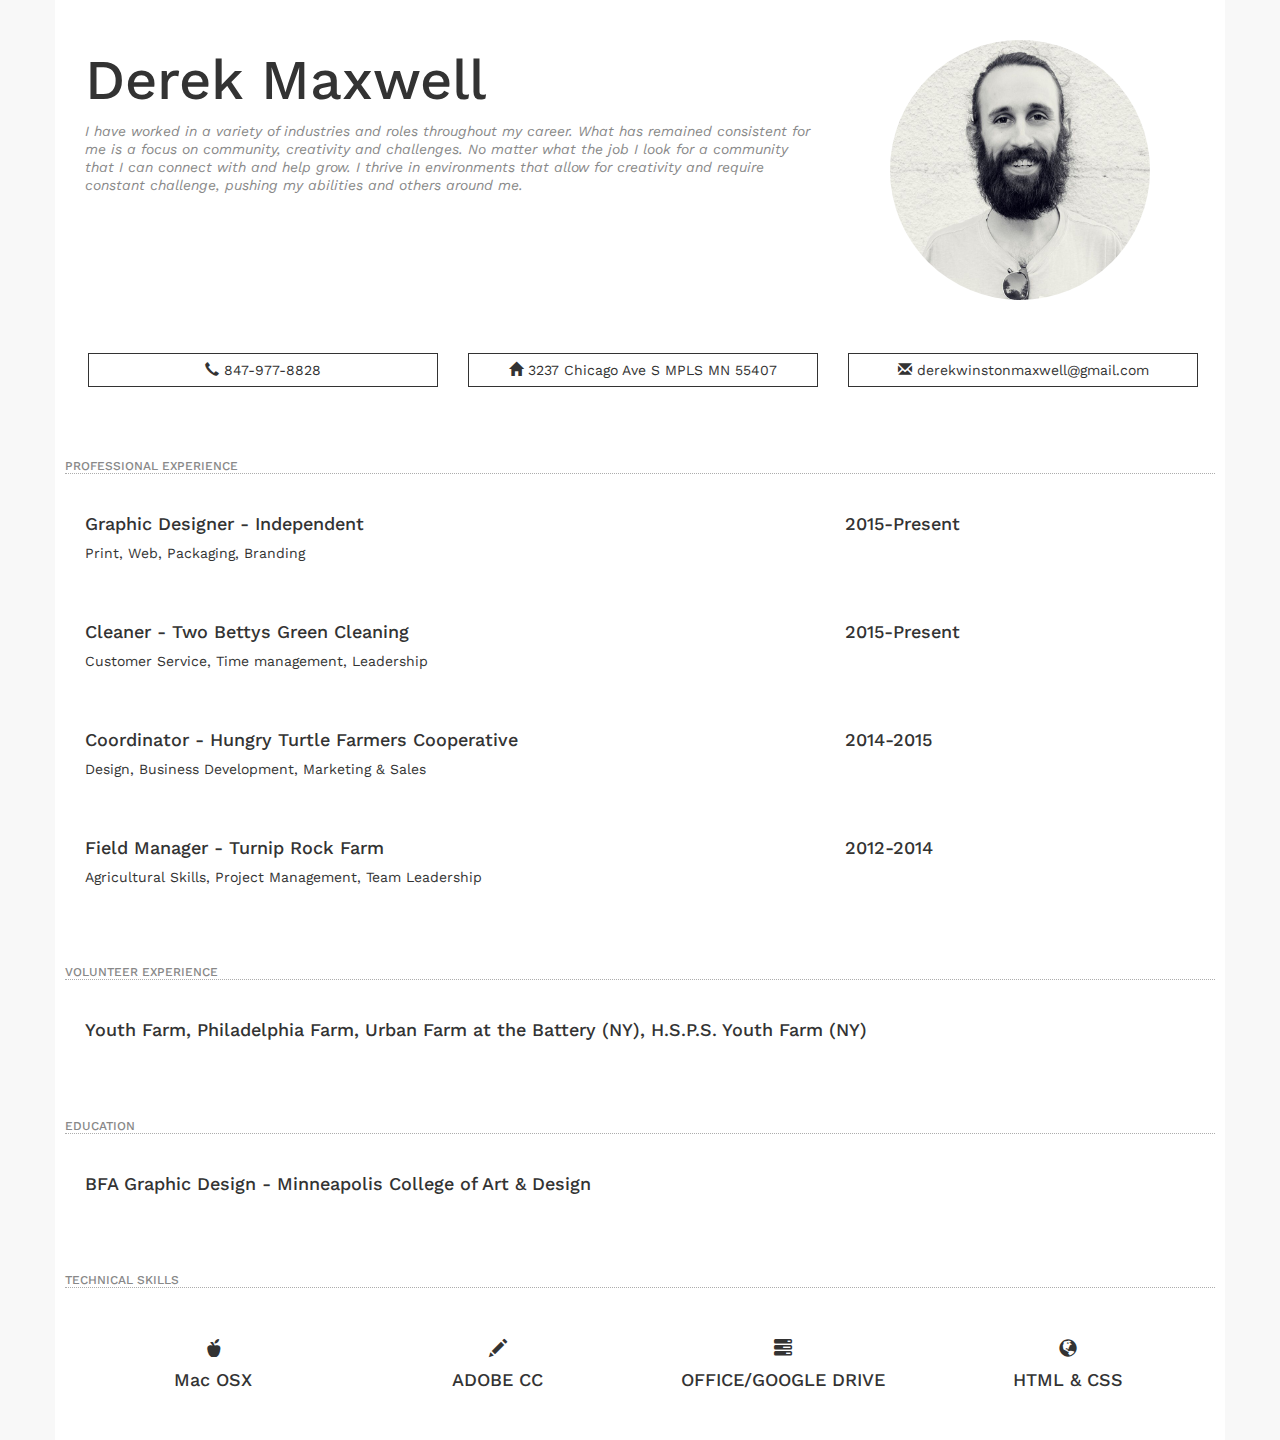
==== Index.html @ e4f92598 "Rename Index_Bootstrap.html to Index.html" ====
<!DOCTYPE html>
<html lang="en">

<head>
  <title>Bootstrap Example</title>
  <meta charset="utf-8">
  <meta name="viewport" content="width=device-width, initial-scale=1">
  <link rel="stylesheet" href="http://maxcdn.bootstrapcdn.com/bootstrap/3.3.6/css/bootstrap.min.css">
  <script src="https://ajax.googleapis.com/ajax/libs/jquery/1.12.0/jquery.min.js"></script>
  <script src="http://maxcdn.bootstrapcdn.com/bootstrap/3.3.6/js/bootstrap.min.js"></script>
  <link href='https://fonts.googleapis.com/css?family=Work+Sans:400,300|Material+Icons' rel='stylesheet' type='text/css'>
  <link rel="stylesheet" type="text/css" href="style_bootstrap.css">
</head>

<body>

<div class="container">
	<div class="row">
	  	<div class="col-sm-8">
	  		<h1>Derek Maxwell</h1>
	  		<em>I have worked in a variety of industries and roles throughout my career. What has remained consistent for me is a focus on community, creativity and challenges. No matter what the job I look for a community that I can connect with and help grow. I thrive in environments that allow for creativity and require constant challenge, pushing my abilities and others around me.</em></div>
	  	<div class="col-sm-4">
	  		<div class="portrait">
	  			<img class="img-circle" src="http://derekwinstonmaxwell.github.io/derek.jpeg" width="100%" height="auto" alt=":)">
	  		</div>
	  	</div>
	</div>

	<div class="row">
	  	<div class="col-sm-4">
	  		<a class="btn btn-block btn-md" href="tel:847-977-8828">
	  			<span class="glyphicon glyphicon-earphone"></span> 847-977-8828
	  		</a>
	  	</div>

	  	<div class="col-sm-4">
	  		<a class="btn btn-block btn-md" href="https://www.google.com/maps/place/3237+Chicago+Avenue+South,+Minneapolis,+MN+55404,+USA/@44.9627168,-93.2647489,17z/data=!3m1!4b1!4m5!3m4!1s0x0:0x0!8m2!3d44.9627168!4d-93.2625549">
      			<span class="glyphicon glyphicon-home" target="_blank"></span> 3237 Chicago Ave S MPLS MN 55407
      		</a>
      	</div>
	  	
	  	<div class="col-sm-4">
	  		<a class="btn btn-block btn-md" href="mailto:derekwinstonmaxwell@gmail.com">
      			<span class="glyphicon glyphicon-envelope"></span> derekwinstonmaxwell@gmail.com
    		</a>
    	</div>
	</div>	

	<h6>PROFESSIONAL EXPERIENCE</h6>
	<div class="row">
	  	<div class="col-sm-8">
	  		<h4>Graphic Designer - Independent</h4>	
			<p>Print, Web, Packaging, Branding</p>
		</div>
	  	<div class="col-sm-4"><h4>2015-Present</h4></div>
	</div>
	
	<div class="row">
	  	<div class="col-sm-8">
	  		<h4>Cleaner - Two Bettys Green Cleaning</h4>	
			<p>Customer Service, Time management, Leadership</p>
	  	</div>
	  	<div class="col-sm-4"><h4>2015-Present</h4></div>
	</div>

	<div class="row">
	  	<div class="col-sm-8">
	  		<h4>Coordinator - Hungry Turtle Farmers Cooperative</h4>	
			<p>Design, Business Development, Marketing & Sales</p>
	  	</div>
	  	<div class="col-sm-4"><h4>2014-2015</h4></div>
	</div>

	<div class="row">
	  	<div class="col-sm-8">
			<h4>Field Manager - Turnip Rock Farm</h4>	
			<p>Agricultural Skills, Project Management, Team Leadership</p>	  	
		</div>
	  	<div class="col-sm-4"><h4>2012-2014</h4></div>
	</div>	

	<h6>VOLUNTEER EXPERIENCE</h6>
	<div class="row">
		<div class="col-sm-12"><h4>Youth Farm, Philadelphia Farm, Urban Farm at the Battery (NY), H.S.P.S. Youth Farm (NY)</h4></div>
	</div>

	<h6>EDUCATION</h6>
	<div class="row">
		<div class="col-sm-12"><h4>BFA Graphic Design - Minneapolis College of Art & Design</h4></div>
	</div>

	<h6>TECHNICAL SKILLS</h6>
	<div class="row">
	  	<div class="col-sm-3">
	  		<div class="center">
	  			<h4><span class="glyphicon glyphicon-apple"></span></h4><h4> Mac OSX</h4>
	  		</div>
	  	</div>
	  	<div class="col-sm-3">
	  		<div class="center">
	  			<h4><span class="glyphicon glyphicon-pencil"></h4></span><h4>ADOBE CC</h4>
	  		</div>
	  	</div>
	  	<div class="col-sm-3">
	  		<div class="center">
	  			<h4><span class="glyphicon glyphicon-tasks"></h4></span><h4>OFFICE/GOOGLE DRIVE</h4>
	  		</div>
	  	</div>
	  	<div class="col-sm-3">
	  		<div class="center">
	  			<h4><span class="glyphicon glyphicon-globe"></h4></span><h4>HTML & CSS</h4>
	  		</div>
	  	</div>
	</div>

</div>

</body>

</html>
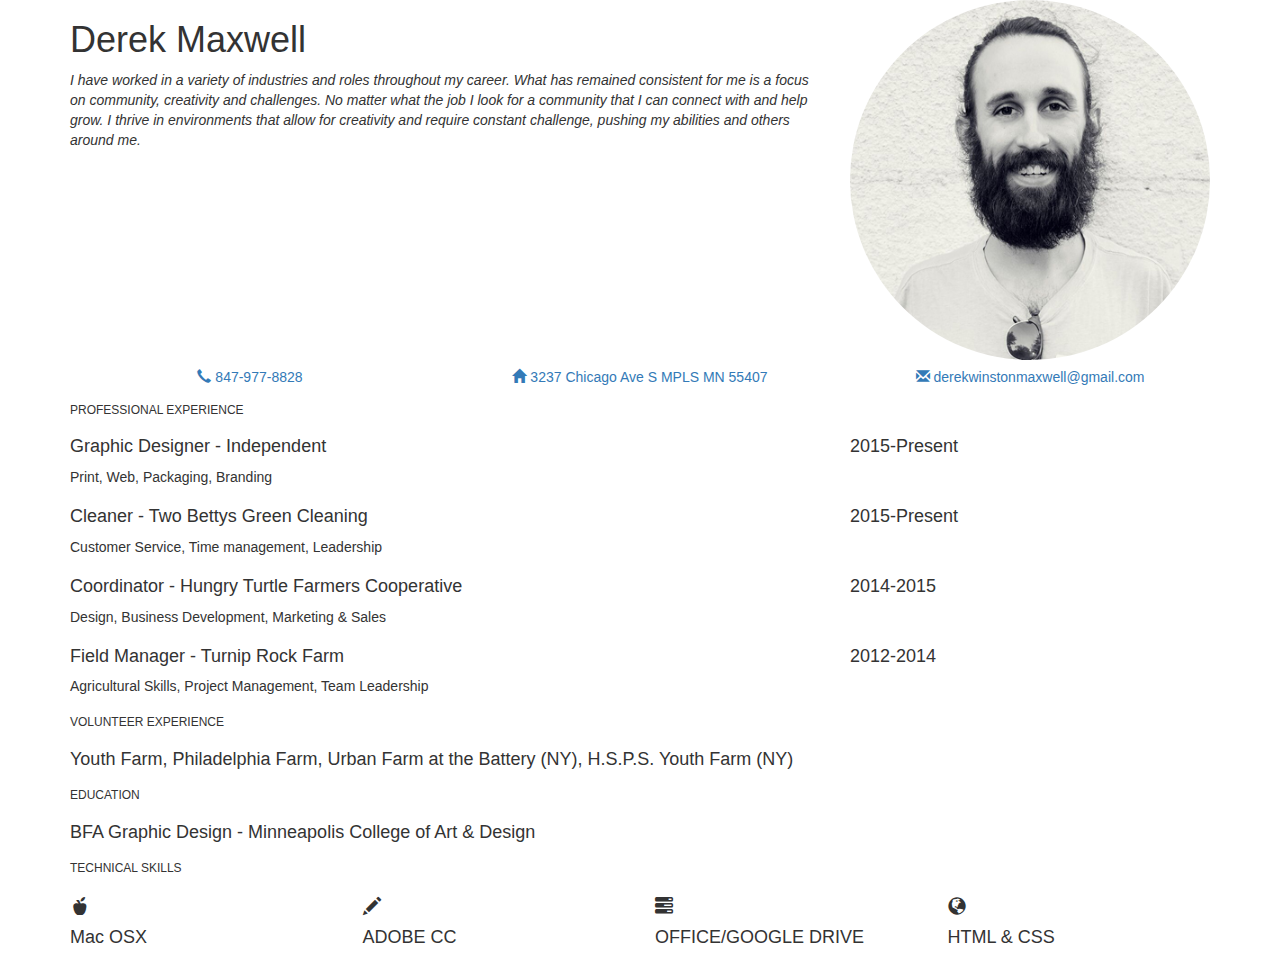
==== commit 7b6b3c6b: "Update Index.html" ====
--- a/Index.html
+++ b/Index.html
@@ -2,14 +2,14 @@
 <html lang="en">
 
 <head>
-  <title>Bootstrap Example</title>
+  <title>Derek Maxwell - Prime Academy Application</title>
   <meta charset="utf-8">
   <meta name="viewport" content="width=device-width, initial-scale=1">
   <link rel="stylesheet" href="http://maxcdn.bootstrapcdn.com/bootstrap/3.3.6/css/bootstrap.min.css">
   <script src="https://ajax.googleapis.com/ajax/libs/jquery/1.12.0/jquery.min.js"></script>
   <script src="http://maxcdn.bootstrapcdn.com/bootstrap/3.3.6/js/bootstrap.min.js"></script>
   <link href='https://fonts.googleapis.com/css?family=Work+Sans:400,300|Material+Icons' rel='stylesheet' type='text/css'>
-  <link rel="stylesheet" type="text/css" href="style_bootstrap.css">
+  <link rel="stylesheet" type="text/css" href="style.css">
 </head>
 
 <body>
